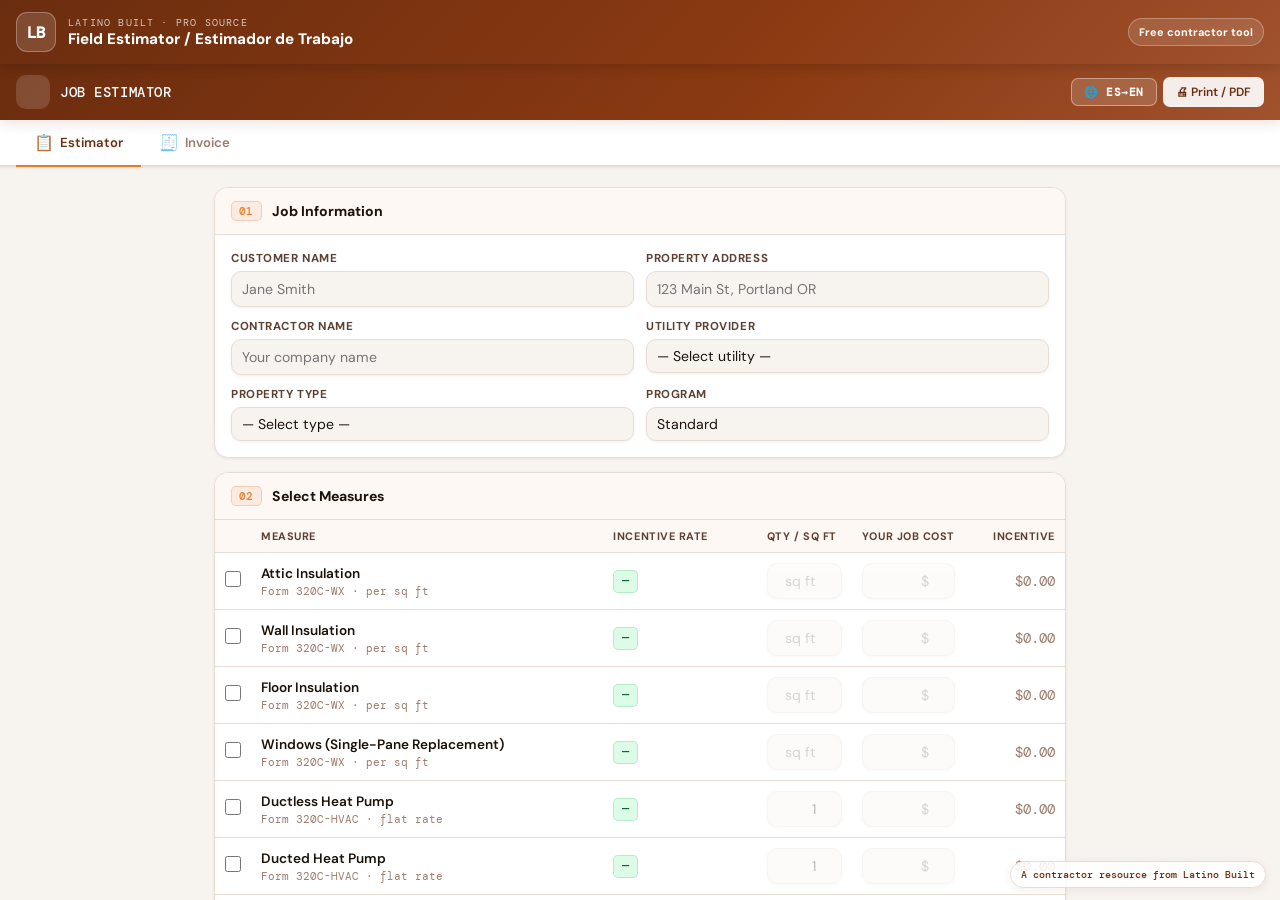
==== pro-source.html @ 010d8b99 "Add Latino Built Pro Source presentation wrapper" ====
<!DOCTYPE html>
<html lang="en">
<head>
<meta charset="UTF-8">
<meta name="viewport" content="width=device-width, initial-scale=1.0, viewport-fit=cover">
<title>Latino Built Pro Source — Field Estimator</title>
<link href="https://fonts.googleapis.com/css2?family=DM+Sans:wght@400;500;600;700;800&family=DM+Mono:wght@400;500&display=swap" rel="stylesheet">
<style>
:root{--brand:#6B2D0F;--brand-mid:#8B3A12;--brand-light:#A0522D;--accent:#E87A2A;--bg:#F7F3EF;--surface:#fff;--border:#E8DDD4;--text:#1C1209;--muted:#9C7B6B}
*{box-sizing:border-box}html,body{margin:0;height:100%;font-family:'DM Sans',sans-serif;background:var(--bg);color:var(--text)}body{display:flex;flex-direction:column;overflow:hidden}
.probar{height:64px;flex:0 0 64px;background:linear-gradient(135deg,var(--brand),var(--brand-mid) 60%,var(--brand-light));color:#fff;display:flex;align-items:center;gap:12px;padding:0 16px;box-shadow:0 2px 12px rgba(0,0,0,.18);z-index:10}
.mark{width:40px;height:40px;border-radius:11px;border:1px solid rgba(255,255,255,.28);background:rgba(255,255,255,.14);display:grid;place-items:center;font-weight:800;font-family:'DM Mono',monospace;letter-spacing:-.06em}.brand{min-width:0}.eyebrow{font-family:'DM Mono',monospace;font-size:.62rem;letter-spacing:.12em;text-transform:uppercase;opacity:.72}.title{font-size:.95rem;font-weight:800;white-space:nowrap;overflow:hidden;text-overflow:ellipsis}.badge{margin-left:auto;border:1px solid rgba(255,255,255,.28);background:rgba(255,255,255,.12);border-radius:999px;padding:6px 10px;font-size:.68rem;font-weight:700;white-space:nowrap}
.frame{position:relative;flex:1;min-height:0;background:#fff}.frame iframe{width:100%;height:100%;border:0;display:block;background:#fff}.watermark{position:absolute;right:14px;bottom:12px;z-index:5;pointer-events:none;background:rgba(255,255,255,.88);border:1px solid var(--border);border-radius:999px;padding:6px 10px;font-family:'DM Mono',monospace;font-size:.62rem;font-weight:500;color:var(--brand);box-shadow:0 2px 8px rgba(107,45,15,.08)}
@media(max-width:560px){.probar{height:58px;flex-basis:58px;padding:0 10px;gap:9px}.mark{width:34px;height:34px;border-radius:9px}.title{font-size:.82rem}.eyebrow{font-size:.55rem}.badge{display:none}.watermark{right:8px;bottom:8px;font-size:.56rem;padding:5px 8px}}
</style>
</head>
<body>
<header class="probar">
  <div class="mark">LB</div>
  <div class="brand">
    <div class="eyebrow">Latino Built · Pro Source</div>
    <div class="title">Field Estimator / Estimador de Trabajo</div>
  </div>
  <div class="badge">Free contractor tool</div>
</header>
<main class="frame">
  <iframe src="index.html" title="Field Estimator"></iframe>
  <div class="watermark">A contractor resource from Latino Built</div>
</main>
</body>
</html>
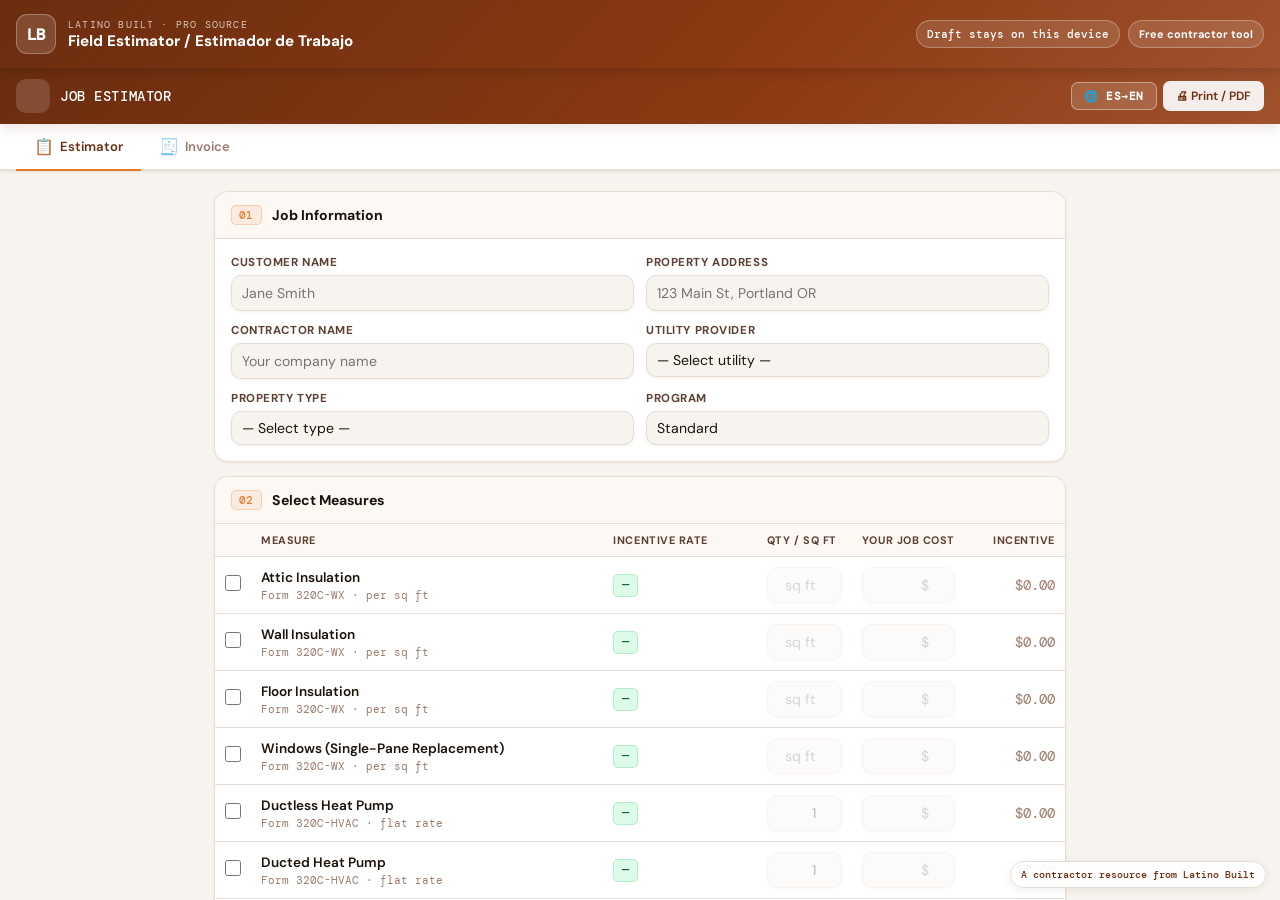
==== commit 13ef8e2a: "Polish Pro Source estimator wrapper and add device draft saving" ====
--- a/pro-source.html
+++ b/pro-source.html
@@ -6,12 +6,11 @@
 <title>Latino Built Pro Source — Field Estimator</title>
 <link href="https://fonts.googleapis.com/css2?family=DM+Sans:wght@400;500;600;700;800&family=DM+Mono:wght@400;500&display=swap" rel="stylesheet">
 <style>
-:root{--brand:#6B2D0F;--brand-mid:#8B3A12;--brand-light:#A0522D;--accent:#E87A2A;--bg:#F7F3EF;--surface:#fff;--border:#E8DDD4;--text:#1C1209;--muted:#9C7B6B}
+:root{--brand:#6B2D0F;--brand-mid:#8B3A12;--brand-light:#A0522D;--accent:#E87A2A;--bg:#F7F3EF;--surface:#fff;--border:#E8DDD4;--text:#1C1209;--muted:#9C7B6B;--green:#166534}
 *{box-sizing:border-box}html,body{margin:0;height:100%;font-family:'DM Sans',sans-serif;background:var(--bg);color:var(--text)}body{display:flex;flex-direction:column;overflow:hidden}
-.probar{height:64px;flex:0 0 64px;background:linear-gradient(135deg,var(--brand),var(--brand-mid) 60%,var(--brand-light));color:#fff;display:flex;align-items:center;gap:12px;padding:0 16px;box-shadow:0 2px 12px rgba(0,0,0,.18);z-index:10}
-.mark{width:40px;height:40px;border-radius:11px;border:1px solid rgba(255,255,255,.28);background:rgba(255,255,255,.14);display:grid;place-items:center;font-weight:800;font-family:'DM Mono',monospace;letter-spacing:-.06em}.brand{min-width:0}.eyebrow{font-family:'DM Mono',monospace;font-size:.62rem;letter-spacing:.12em;text-transform:uppercase;opacity:.72}.title{font-size:.95rem;font-weight:800;white-space:nowrap;overflow:hidden;text-overflow:ellipsis}.badge{margin-left:auto;border:1px solid rgba(255,255,255,.28);background:rgba(255,255,255,.12);border-radius:999px;padding:6px 10px;font-size:.68rem;font-weight:700;white-space:nowrap}
-.frame{position:relative;flex:1;min-height:0;background:#fff}.frame iframe{width:100%;height:100%;border:0;display:block;background:#fff}.watermark{position:absolute;right:14px;bottom:12px;z-index:5;pointer-events:none;background:rgba(255,255,255,.88);border:1px solid var(--border);border-radius:999px;padding:6px 10px;font-family:'DM Mono',monospace;font-size:.62rem;font-weight:500;color:var(--brand);box-shadow:0 2px 8px rgba(107,45,15,.08)}
-@media(max-width:560px){.probar{height:58px;flex-basis:58px;padding:0 10px;gap:9px}.mark{width:34px;height:34px;border-radius:9px}.title{font-size:.82rem}.eyebrow{font-size:.55rem}.badge{display:none}.watermark{right:8px;bottom:8px;font-size:.56rem;padding:5px 8px}}
+.probar{height:68px;flex:0 0 68px;background:linear-gradient(135deg,var(--brand),var(--brand-mid) 60%,var(--brand-light));color:#fff;display:flex;align-items:center;gap:12px;padding:0 16px;box-shadow:0 2px 12px rgba(0,0,0,.18);z-index:10}.mark{width:40px;height:40px;border-radius:11px;border:1px solid rgba(255,255,255,.28);background:rgba(255,255,255,.14);display:grid;place-items:center;font-weight:800;font-family:'DM Mono',monospace;letter-spacing:-.06em}.brand{min-width:0}.eyebrow{font-family:'DM Mono',monospace;font-size:.62rem;letter-spacing:.12em;text-transform:uppercase;opacity:.72}.title{font-size:.95rem;font-weight:800;white-space:nowrap;overflow:hidden;text-overflow:ellipsis}.right{margin-left:auto;display:flex;align-items:center;gap:8px}.badge,.save{border:1px solid rgba(255,255,255,.28);background:rgba(255,255,255,.12);border-radius:999px;padding:6px 10px;font-size:.68rem;font-weight:700;white-space:nowrap}.save{font-family:'DM Mono',monospace;font-weight:500}.save.ok{background:rgba(255,255,255,.2)}
+.frame{position:relative;flex:1;min-height:0;background:#fff}.frame iframe{width:100%;height:100%;border:0;display:block;background:#fff}.watermark{position:absolute;right:14px;bottom:12px;z-index:5;pointer-events:none;background:rgba(255,255,255,.92);border:1px solid var(--border);border-radius:999px;padding:6px 10px;font-family:'DM Mono',monospace;font-size:.62rem;font-weight:500;color:var(--brand);box-shadow:0 2px 8px rgba(107,45,15,.08)}
+@media(max-width:700px){.probar{height:60px;flex-basis:60px;padding:0 10px;gap:9px}.mark{width:34px;height:34px;border-radius:9px}.title{font-size:.82rem}.eyebrow{font-size:.55rem}.badge{display:none}.save{font-size:.55rem;padding:5px 7px}.watermark{right:8px;bottom:8px;font-size:.54rem;padding:5px 8px}}
 </style>
 </head>
 <body>
@@ -21,11 +20,24 @@
     <div class="eyebrow">Latino Built · Pro Source</div>
     <div class="title">Field Estimator / Estimador de Trabajo</div>
   </div>
-  <div class="badge">Free contractor tool</div>
+  <div class="right">
+    <div class="save" id="saveState">Draft stays on this device</div>
+    <div class="badge">Free contractor tool</div>
+  </div>
 </header>
 <main class="frame">
-  <iframe src="index.html" title="Field Estimator"></iframe>
+  <iframe id="tool" src="index.html" title="Field Estimator"></iframe>
   <div class="watermark">A contractor resource from Latino Built</div>
 </main>
+<script>
+const KEY='latino-built-field-estimator-draft-v1';
+const frame=document.getElementById('tool');
+const saveState=document.getElementById('saveState');
+function flashSaved(){saveState.textContent='Saved on this device';saveState.classList.add('ok');clearTimeout(window.__saveTimer);window.__saveTimer=setTimeout(()=>{saveState.textContent='Draft stays on this device';saveState.classList.remove('ok')},1800)}
+function collect(doc){const data={};doc.querySelectorAll('input[id],select[id],textarea[id]').forEach(el=>{if(el.type==='button'||el.type==='submit')return;data[el.id]={type:el.type||el.tagName.toLowerCase(),value:el.value,checked:!!el.checked};});return data}
+function saveDraft(){try{localStorage.setItem(KEY,JSON.stringify(collect(frame.contentDocument)));flashSaved()}catch(e){}}
+function restoreDraft(){try{const saved=JSON.parse(localStorage.getItem(KEY)||'null');if(!saved)return;const doc=frame.contentDocument;Object.entries(saved).forEach(([id,v])=>{const el=doc.getElementById(id);if(!el)return;if(el.type==='checkbox'||el.type==='radio')el.checked=!!v.checked;else el.value=v.value??'';try{el.dispatchEvent(new Event(el.type==='checkbox'||el.tagName==='SELECT'?'change':'input',{bubbles:true}))}catch(e){}});saveState.textContent='Draft restored from this device';setTimeout(()=>{saveState.textContent='Draft stays on this device'},2200)}catch(e){}}
+frame.addEventListener('load',()=>{const doc=frame.contentDocument;restoreDraft();let timer;const queue=()=>{clearTimeout(timer);timer=setTimeout(saveDraft,300)};doc.addEventListener('input',queue,true);doc.addEventListener('change',queue,true);});
+</script>
 </body>
 </html>
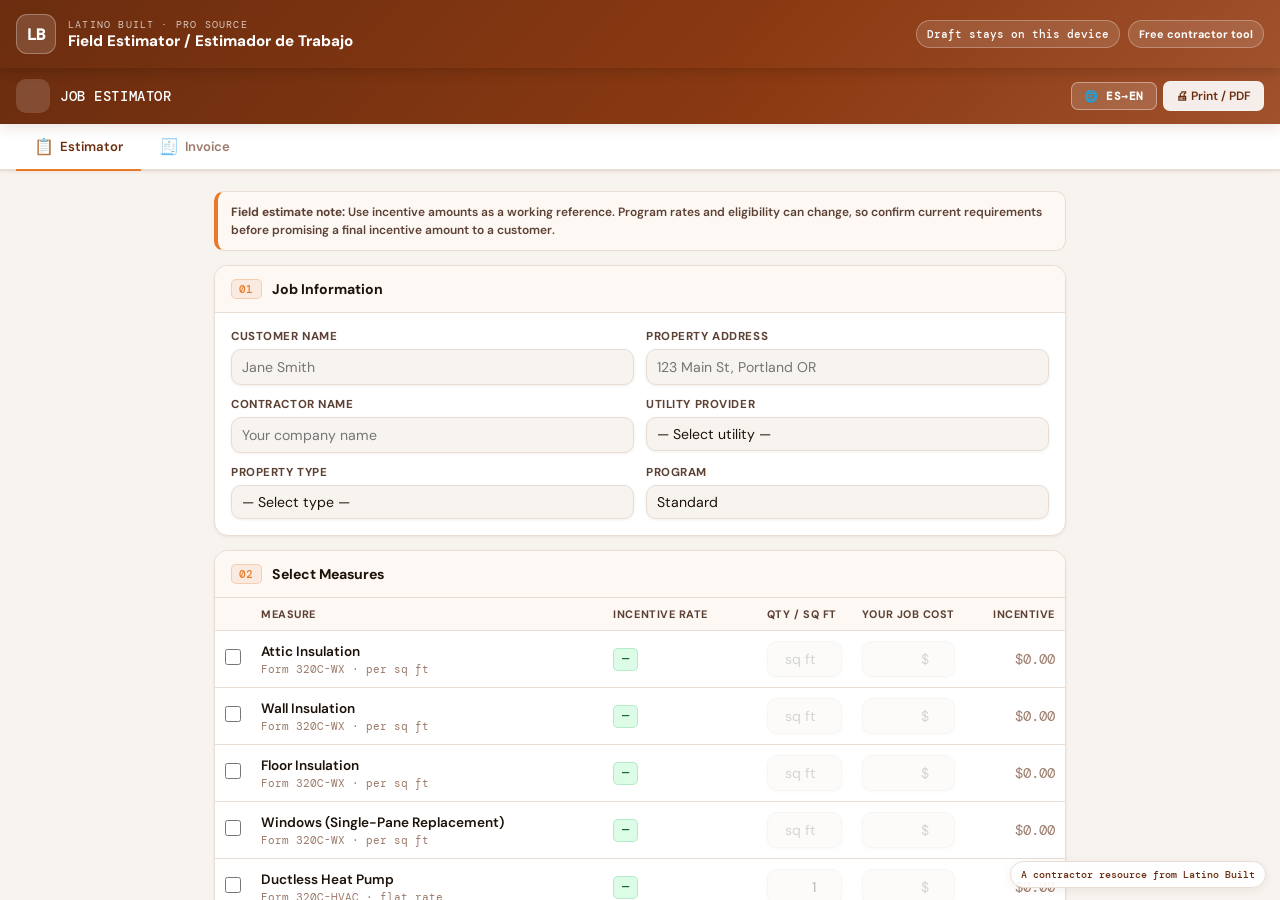
==== commit 9c5cfb1f: "Add current-rate verification note to Field Estimator preview" ====
--- a/pro-source.html
+++ b/pro-source.html
@@ -37,7 +37,8 @@
 function collect(doc){const data={};doc.querySelectorAll('input[id],select[id],textarea[id]').forEach(el=>{if(el.type==='button'||el.type==='submit')return;data[el.id]={type:el.type||el.tagName.toLowerCase(),value:el.value,checked:!!el.checked};});return data}
 function saveDraft(){try{localStorage.setItem(KEY,JSON.stringify(collect(frame.contentDocument)));flashSaved()}catch(e){}}
 function restoreDraft(){try{const saved=JSON.parse(localStorage.getItem(KEY)||'null');if(!saved)return;const doc=frame.contentDocument;Object.entries(saved).forEach(([id,v])=>{const el=doc.getElementById(id);if(!el)return;if(el.type==='checkbox'||el.type==='radio')el.checked=!!v.checked;else el.value=v.value??'';try{el.dispatchEvent(new Event(el.type==='checkbox'||el.tagName==='SELECT'?'change':'input',{bubbles:true}))}catch(e){}});saveState.textContent='Draft restored from this device';setTimeout(()=>{saveState.textContent='Draft stays on this device'},2200)}catch(e){}}
-frame.addEventListener('load',()=>{const doc=frame.contentDocument;restoreDraft();let timer;const queue=()=>{clearTimeout(timer);timer=setTimeout(saveDraft,300)};doc.addEventListener('input',queue,true);doc.addEventListener('change',queue,true);});
+function addRateNote(doc){if(doc.getElementById('lb-rate-note'))return;const main=doc.querySelector('#screen-estimator .main');if(!main)return;const n=doc.createElement('div');n.id='lb-rate-note';n.innerHTML='<strong>Field estimate note:</strong> Use incentive amounts as a working reference. Program rates and eligibility can change, so confirm current requirements before promising a final incentive amount to a customer.';n.style.cssText='margin:0 0 14px;padding:11px 13px;border:1.5px solid #E8DDD4;border-left:4px solid #E87A2A;border-radius:10px;background:#FDF8F4;color:#5C4033;font:600 12px/1.5 DM Sans,sans-serif;';main.insertBefore(n,main.firstChild)}
+frame.addEventListener('load',()=>{const doc=frame.contentDocument;restoreDraft();addRateNote(doc);let timer;const queue=()=>{clearTimeout(timer);timer=setTimeout(saveDraft,300)};doc.addEventListener('input',queue,true);doc.addEventListener('change',queue,true);});
 </script>
 </body>
 </html>
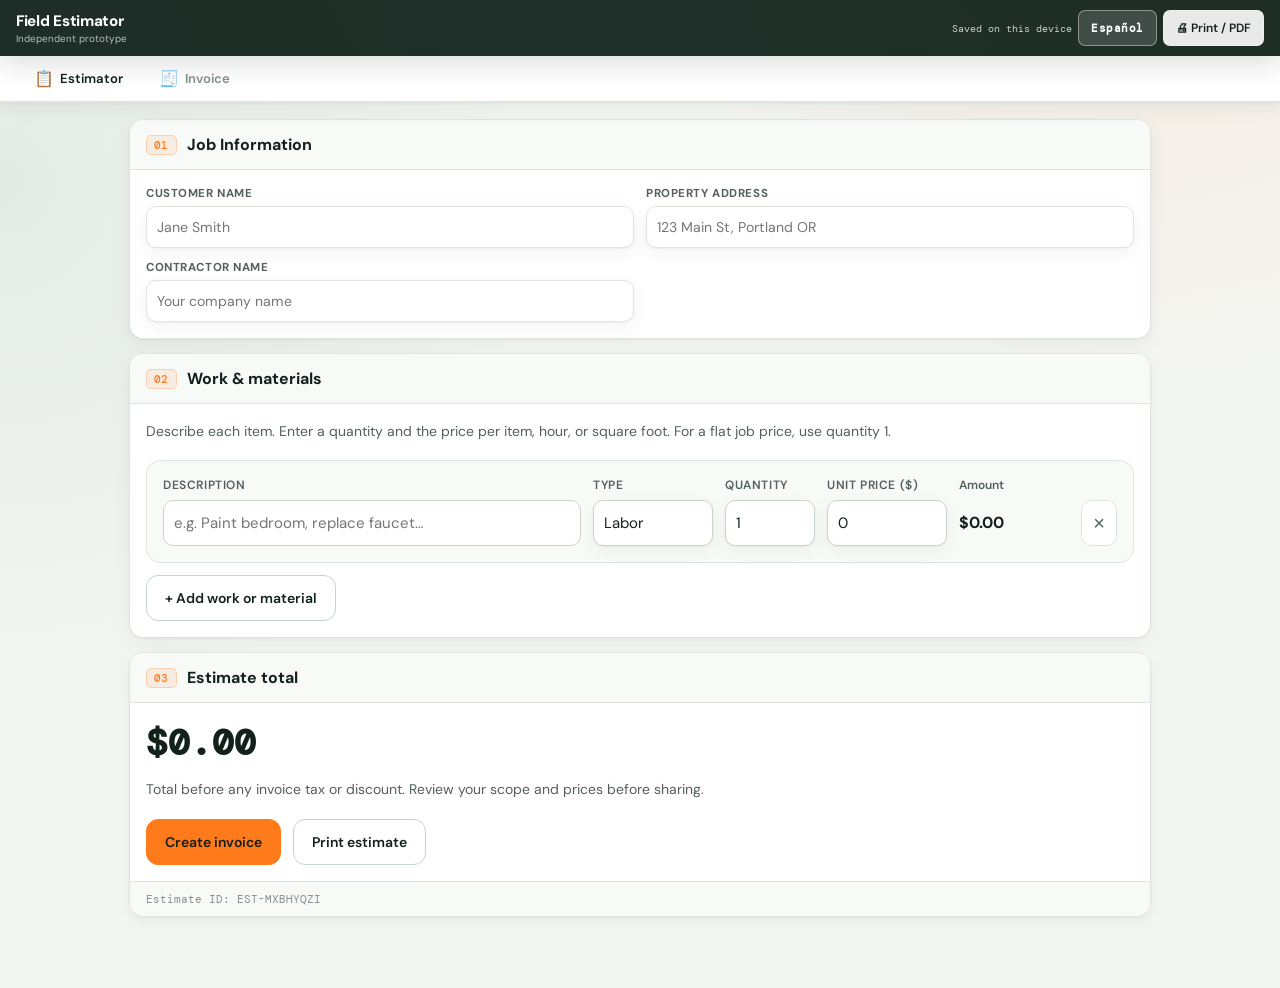
==== commit 5a05cd9b: "Remove organization branding and attribution for independent prototype review" ====
--- a/pro-source.html
+++ b/pro-source.html
@@ -1,44 +1 @@
-<!DOCTYPE html>
-<html lang="en">
-<head>
-<meta charset="UTF-8">
-<meta name="viewport" content="width=device-width, initial-scale=1.0, viewport-fit=cover">
-<title>Latino Built Pro Source — Field Estimator</title>
-<link href="https://fonts.googleapis.com/css2?family=DM+Sans:wght@400;500;600;700;800&family=DM+Mono:wght@400;500&display=swap" rel="stylesheet">
-<style>
-:root{--brand:#6B2D0F;--brand-mid:#8B3A12;--brand-light:#A0522D;--accent:#E87A2A;--bg:#F7F3EF;--surface:#fff;--border:#E8DDD4;--text:#1C1209;--muted:#9C7B6B;--green:#166534}
-*{box-sizing:border-box}html,body{margin:0;height:100%;font-family:'DM Sans',sans-serif;background:var(--bg);color:var(--text)}body{display:flex;flex-direction:column;overflow:hidden}
-.probar{height:68px;flex:0 0 68px;background:linear-gradient(135deg,var(--brand),var(--brand-mid) 60%,var(--brand-light));color:#fff;display:flex;align-items:center;gap:12px;padding:0 16px;box-shadow:0 2px 12px rgba(0,0,0,.18);z-index:10}.mark{width:40px;height:40px;border-radius:11px;border:1px solid rgba(255,255,255,.28);background:rgba(255,255,255,.14);display:grid;place-items:center;font-weight:800;font-family:'DM Mono',monospace;letter-spacing:-.06em}.brand{min-width:0}.eyebrow{font-family:'DM Mono',monospace;font-size:.62rem;letter-spacing:.12em;text-transform:uppercase;opacity:.72}.title{font-size:.95rem;font-weight:800;white-space:nowrap;overflow:hidden;text-overflow:ellipsis}.right{margin-left:auto;display:flex;align-items:center;gap:8px}.badge,.save{border:1px solid rgba(255,255,255,.28);background:rgba(255,255,255,.12);border-radius:999px;padding:6px 10px;font-size:.68rem;font-weight:700;white-space:nowrap}.save{font-family:'DM Mono',monospace;font-weight:500}.save.ok{background:rgba(255,255,255,.2)}
-.frame{position:relative;flex:1;min-height:0;background:#fff}.frame iframe{width:100%;height:100%;border:0;display:block;background:#fff}.watermark{position:absolute;right:14px;bottom:12px;z-index:5;pointer-events:none;background:rgba(255,255,255,.92);border:1px solid var(--border);border-radius:999px;padding:6px 10px;font-family:'DM Mono',monospace;font-size:.62rem;font-weight:500;color:var(--brand);box-shadow:0 2px 8px rgba(107,45,15,.08)}
-@media(max-width:700px){.probar{height:60px;flex-basis:60px;padding:0 10px;gap:9px}.mark{width:34px;height:34px;border-radius:9px}.title{font-size:.82rem}.eyebrow{font-size:.55rem}.badge{display:none}.save{font-size:.55rem;padding:5px 7px}.watermark{right:8px;bottom:8px;font-size:.54rem;padding:5px 8px}}
-</style>
-</head>
-<body>
-<header class="probar">
-  <div class="mark">LB</div>
-  <div class="brand">
-    <div class="eyebrow">Latino Built · Pro Source</div>
-    <div class="title">Field Estimator / Estimador de Trabajo</div>
-  </div>
-  <div class="right">
-    <div class="save" id="saveState">Draft stays on this device</div>
-    <div class="badge">Free contractor tool</div>
-  </div>
-</header>
-<main class="frame">
-  <iframe id="tool" src="index.html" title="Field Estimator"></iframe>
-  <div class="watermark">A contractor resource from Latino Built</div>
-</main>
-<script>
-const KEY='latino-built-field-estimator-draft-v1';
-const frame=document.getElementById('tool');
-const saveState=document.getElementById('saveState');
-function flashSaved(){saveState.textContent='Saved on this device';saveState.classList.add('ok');clearTimeout(window.__saveTimer);window.__saveTimer=setTimeout(()=>{saveState.textContent='Draft stays on this device';saveState.classList.remove('ok')},1800)}
-function collect(doc){const data={};doc.querySelectorAll('input[id],select[id],textarea[id]').forEach(el=>{if(el.type==='button'||el.type==='submit')return;data[el.id]={type:el.type||el.tagName.toLowerCase(),value:el.value,checked:!!el.checked};});return data}
-function saveDraft(){try{localStorage.setItem(KEY,JSON.stringify(collect(frame.contentDocument)));flashSaved()}catch(e){}}
-function restoreDraft(){try{const saved=JSON.parse(localStorage.getItem(KEY)||'null');if(!saved)return;const doc=frame.contentDocument;Object.entries(saved).forEach(([id,v])=>{const el=doc.getElementById(id);if(!el)return;if(el.type==='checkbox'||el.type==='radio')el.checked=!!v.checked;else el.value=v.value??'';try{el.dispatchEvent(new Event(el.type==='checkbox'||el.tagName==='SELECT'?'change':'input',{bubbles:true}))}catch(e){}});saveState.textContent='Draft restored from this device';setTimeout(()=>{saveState.textContent='Draft stays on this device'},2200)}catch(e){}}
-function addRateNote(doc){if(doc.getElementById('lb-rate-note'))return;const main=doc.querySelector('#screen-estimator .main');if(!main)return;const n=doc.createElement('div');n.id='lb-rate-note';n.innerHTML='<strong>Field estimate note:</strong> Use incentive amounts as a working reference. Program rates and eligibility can change, so confirm current requirements before promising a final incentive amount to a customer.';n.style.cssText='margin:0 0 14px;padding:11px 13px;border:1.5px solid #E8DDD4;border-left:4px solid #E87A2A;border-radius:10px;background:#FDF8F4;color:#5C4033;font:600 12px/1.5 DM Sans,sans-serif;';main.insertBefore(n,main.firstChild)}
-frame.addEventListener('load',()=>{const doc=frame.contentDocument;restoreDraft();addRateNote(doc);let timer;const queue=()=>{clearTimeout(timer);timer=setTimeout(saveDraft,300)};doc.addEventListener('input',queue,true);doc.addEventListener('change',queue,true);});
-</script>
-</body>
-</html>+<!doctype html><html lang="en"><head><meta charset="utf-8"><meta name="viewport" content="width=device-width,initial-scale=1"><title>Tool preview</title><meta http-equiv="refresh" content="0;url=./index.html"></head><body><p><a href="./index.html">Open independent tool preview</a></p></body></html>
